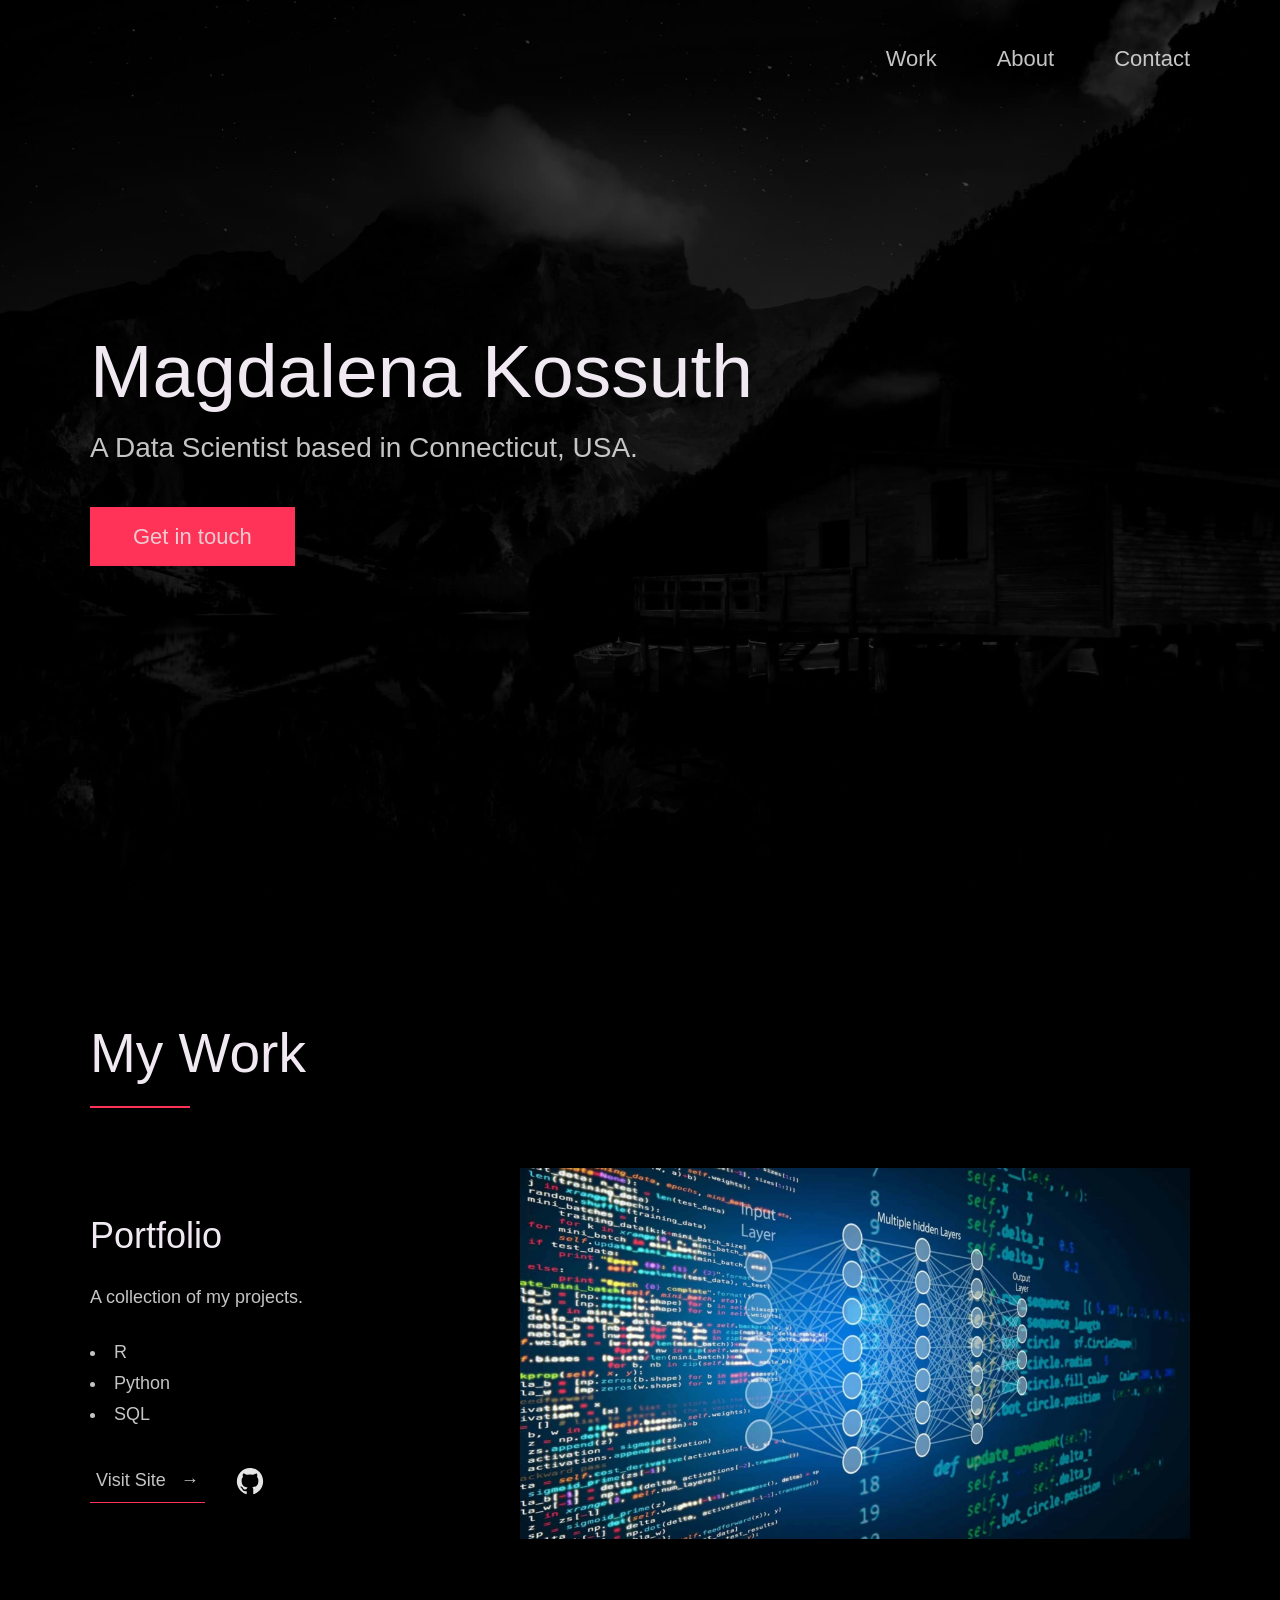
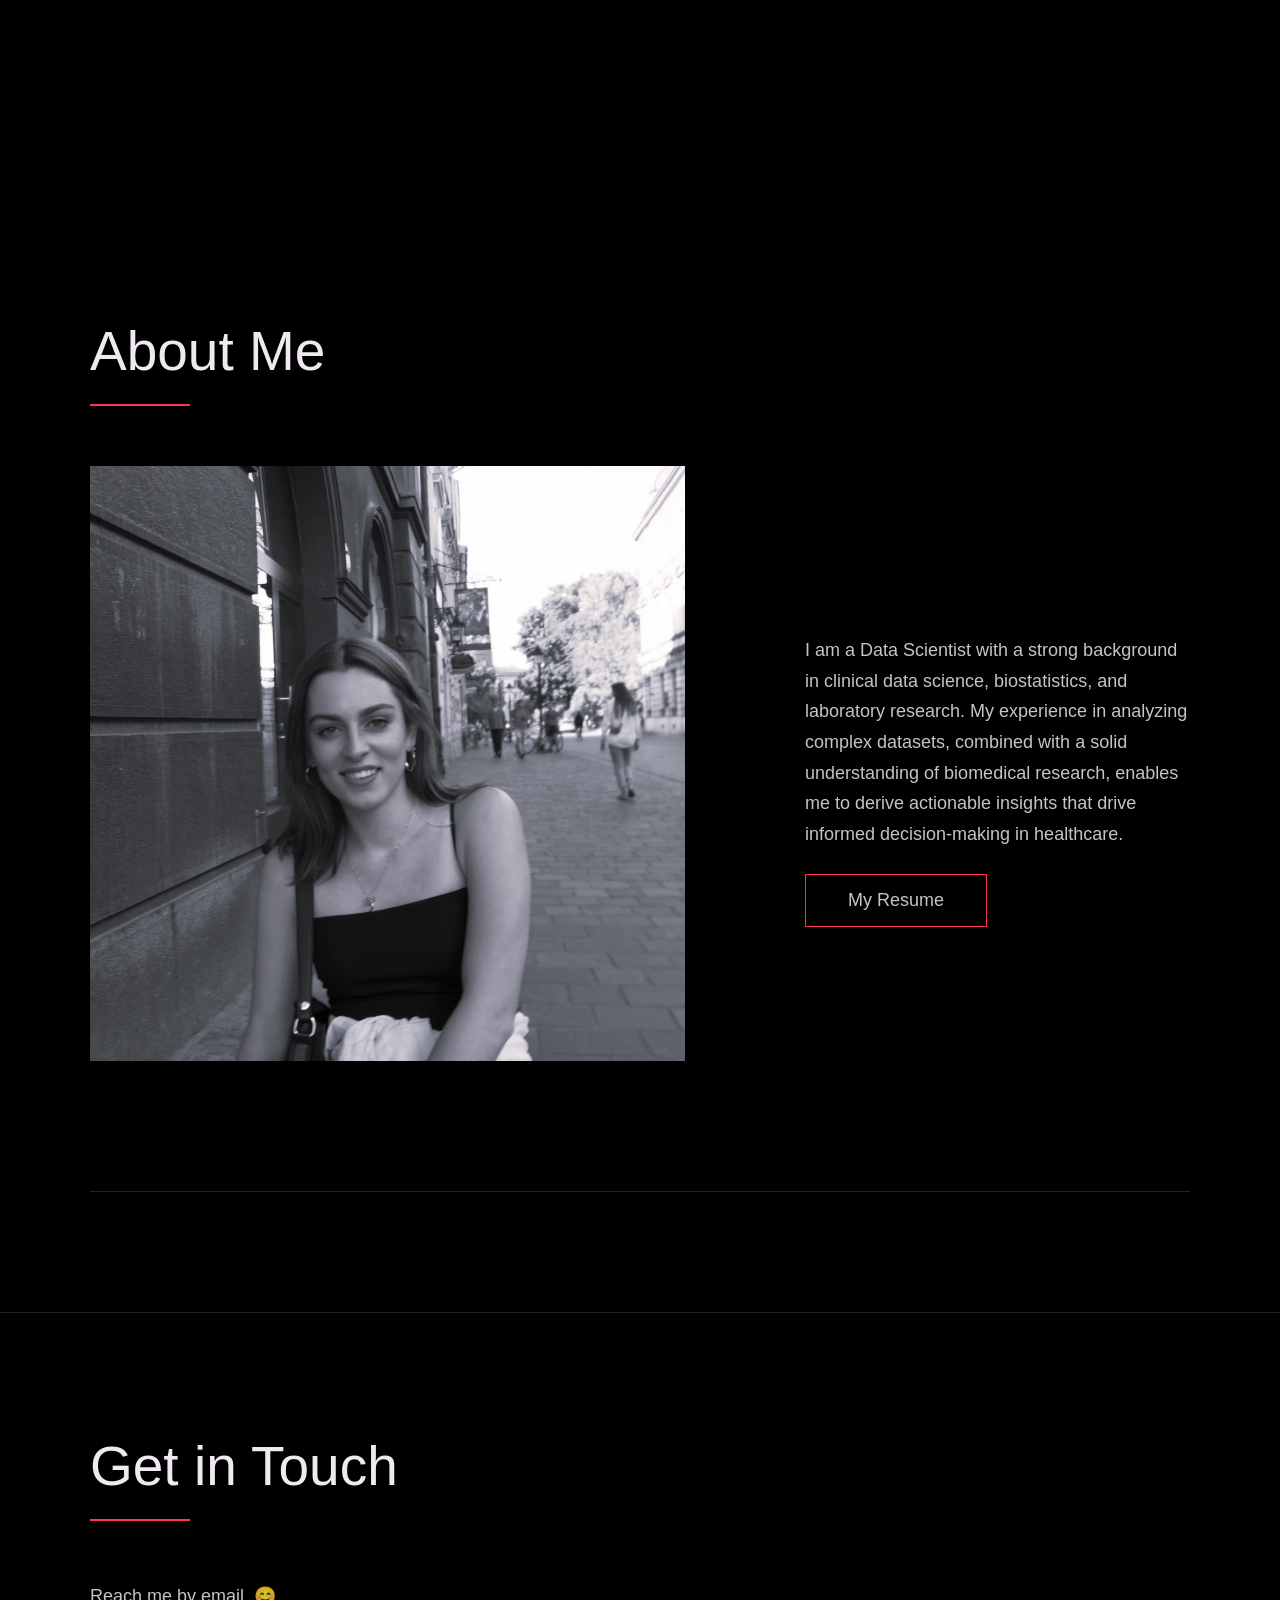
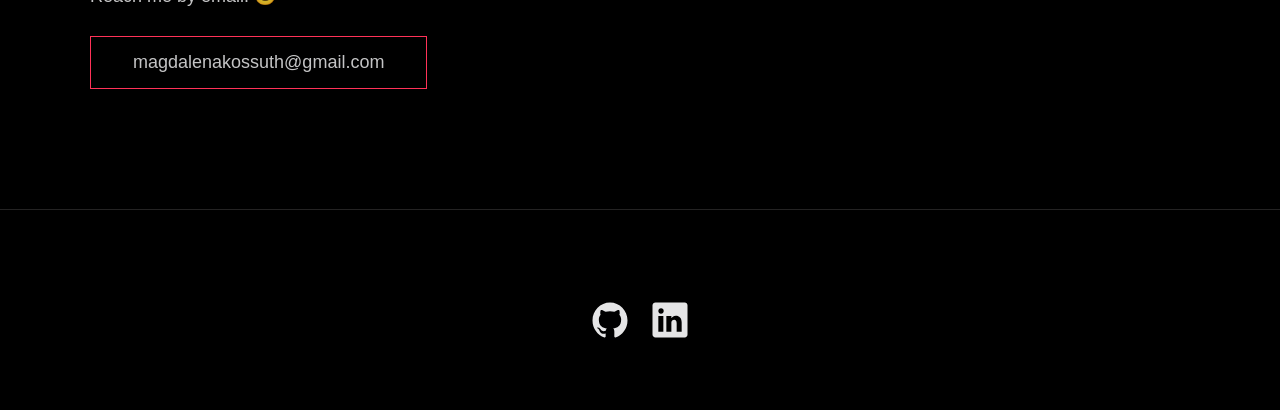
==== index.html @ e211d4d5 "initla" ====
<!DOCTYPE html>
<html lang="en">

<head>
  <meta charset="UTF-8" />
  <meta name="viewport" content="width=device-width, initial-scale=1.0" />
  <link rel="shortcut icon" type="image/png" href="./images/favicon.png" />

  <!-- Put your site title here -->
  <title>
    Magdalena Kossuth | A Data Scientist based in Connecticut, USA.
  </title>

  <meta name="description" content="Data Scientist skilled in R, python, and SQL.">
  <!-- Add some coding keywords below, Ex: (React, CSS etc) -->
  <meta name="keywords" content="Magdalena Kossuth, Data Scientist, T, Python, SQL, Machine Learning" />
  <link rel="stylesheet" href="index.css" />
</head>

<body>

  <!-- ***** Header ***** -->

  <header class="header" role="banner" id="top">
    <div class="row">
      <nav class="nav" role="navigation">
        <ul class="nav__items">
          <li class="nav__item"><a href="#work" class="nav__link">Work</a></li>
          <li class="nav__item">
            <a href="#about" class="nav__link">About</a>
          </li>
          <li class="nav__item">
            <a href="#contact" class="nav__link">Contact</a>
          </li>
        </ul>
      </nav>
    </div>
    <div class="header__text-box row">
      <div class="header__text">
        <h1 class="heading-primary">
          <!-- Replace the following name with your name -->
          <span>Magdalena Kossuth</span>
        </h1>
        <!-- Put a small paragraph about yourself -->
        <p>A Data Scientist based in Connecticut, USA.</p>
        <a href="#contact" class="btn btn--pink">Get in touch</a>
      </div>
    </div>
  </header>

  <main role="main">

    <!-- ***** Work ***** -->

    <section class="work" id="work">
      <div class="row">
        <h2>My Work</h2>
        <div class="work__boxes">

          <!-- Each div with the work__box class is a project. -->

          <div class="work__box">
            <div class="work__text">
              <h3>Portfolio</h3>
              <p>
                A collection of my projects.
              </p>
              <ul class="work__list">
                <li>R</li>
                <li>Python</li>
                <li>SQL</li>
              </ul>

              <div class="work__links">
                <a href="https://magdakoss.github.io/portfolio" target="_blank" class="link__text">
                  Visit Site <span>&rarr;</span>
                </a>
                <a href="https://github.com/magdakoss/portfolio" title="View Source Code" target="_blank">
                  <img src="./images/github.svg" class="work__code" alt="GitHub">
                </a>
              </div>
            </div>
            <div class="work__image-box">
              <img src="./images/data.png" class="work__image" alt="Project 1" />
            </div>
          </div>

    <!-- ***** About ***** -->

    <section class="about" id="about">
      <div class="row">
        <h2>About Me</h2>
        <div class="about__content">
          <div class="about__text">
            <!-- Replace the below paragraph with info about yourself -->
            <p>
              I am a Data Scientist with a strong background in clinical data science, biostatistics, and laboratory research. 
              My experience in analyzing complex datasets, combined with a solid understanding of biomedical research, 
              enables me to derive actionable insights that drive informed decision-making in healthcare.
            </p>
            <!-- Provide a link to your resume -->
            <a href="https://yourusername.github.io/portfolio/resume.pdf" class="btn">My Resume</a>
          </div>

          <div class="about__photo-container">
            <!-- Add a nice photo of yourself -->
            <img class="about__photo" src="./images/me.jpeg" alt="" />
          </div>
        </div>
      </div>
    </section>
  </main>

  <!-- ***** Contact ***** -->

  <section class="contact" id="contact">
    <div class="row">
      <h2>Get in Touch</h2>
      <div class="contact__info">
        <p>
           Reach me by email. 😊
        </p>
        <!-- Replace the email with yours -->
        <a href="mailto:magdalenakossuth@gmail.com" class="btn">magdalenakossuth@gmail.com</a>
      </div>
    </div>
  </section>

  <!-- ***** Footer ***** -->

<footer role="contentinfo" class="footer">
  <div class="row">
    <!-- Update the links to point to your accounts -->
    <ul class="footer__social-links">
      <li class="footer__social-link-item">
        <a href="https://github.com/magdakoss/" title="Link to Github Profile">
          <img src="./images/github.svg" class="footer__social-image" alt="Github">
        </a>
      </li>
      <li class="footer__social-link-item">
        <a href="https://www.linkedin.com/in/magdalenakossuth" title="Link to Linkedin Profile">
          <img src="./images/linkedin.svg" class="footer__social-image" alt="Linkedin">
        </a>
      </li>
    </ul>
  </div>
</footer>


  <a href="#top" class="back-to-top" title="Back to Top">
    <img src="./images/arrow-up.svg" alt="Back to Top" class="back-to-top__image"/>
  </a>
  <script src="./index.js"></script>
</body>

</html>
---- index.css ----
/* --------------------------------------- */
/* ----- Basic Setup ----- */
/* --------------------------------------- */

@font-face {
    font-family: 'Hk Grotesk';
    font-style: normal;
    font-weight: 400;
    src: url('./fonts/HKGrotesk-Regular.woff') format('woff');
}

@font-face {
    font-family: 'Jost';
    font-style: normal;
    font-weight: 400;
    src: url('./fonts/Jost-Regular.ttf') format('woff');
}

* {
    margin: 0;
    padding: 0;
    box-sizing: inherit;
}

:root {
    --font-size-small: 1.8rem;
    --font-size-normal: 2.2rem;
    --font-size-medium: 2.8rem;
    --font-size-medium-1: 3.6rem;
    --font-size-large: 5.5rem;
    --font-size-huge: 7.5rem;
    --font-stack: 'Hk Grotesk', sans-serif;

    --line-height-normal: 1.7;
    --line-height-small: 1.2;

    --black: #000;
    --pink: #ff3258;
    --white: #f0e9f2;
    --white-1: #e5e5e6da;


    --container-max-width: 1180px;
    --container-normal-width: 800px;
    --container-medium-width: 700px; 
    --container-small-width: 500px;

    --gutter-huge: 12rem;
    --gutter-medium: 6rem;
    --gutter-normal: 3rem;
    --gutter-small-1: 2.5rem;
    --gutter-small: 2rem;

    --border-light: 1px solid rgb(36, 35, 35);
}

html {
    font-size: 62.5%; /* (16/10)*100 = 62.5% => 1rem = 10px */
    box-sizing: border-box;
    scroll-behavior: smooth;
}

@media(max-width: 1000px) {
    html {
        font-size: 52%;
    }
}

body {
    font-size: var(--font-size-small);
    font-family: var(--font-stack);
    font-weight: 400;
    color: var(--white-1);
    line-height: var(--line-height-normal);
    background: var(--black);
    overflow-x: hidden;
}

.row {
    max-width: var(--container-max-width);
    margin: 0 auto;
}

@media(max-width: 1340px) {
    .row {
        max-width: 1100px;
    }
}

@media(max-width: 1240px) {
    .row {
        padding: 0 var(--gutter-medium);
    }
}

@media(max-width: 600px) {
    .row {
        padding: 0 var(--gutter-normal);
    }
}

@media(max-width: 600px) {
    .row {
        padding: 0 var(--gutter-small);
    }
}

section {
    padding: var(--gutter-huge) 0;
    border-bottom: var(--border-light);
}

img {
    object-fit: contain;
    max-width: 100%;
}

/* --------------------------------------- */
/* ----- Headlines and Paragraphs ----- */
/* --------------------------------------- */

h1,
h2,
h3 {
    font-family: 'Jost', sans-serif;
    font-weight: 400;
    line-height: var(--line-height-small);
    color: var(--white);
}

.heading-primary {
    line-height: 1;
    font-size: var(--font-size-huge);
    font-weight: 400;
}

@media(max-width: 900px) {
    .heading-primary {
        font-size: 6.5rem;
    }
}

h2 {
    font-size: var(--font-size-large);
    margin-bottom: var(--gutter-medium);
}

h2::after {
    content: '';
    display: block;
    height: 2px;
    width: 10rem;
    background: var(--pink);
    margin: var(--gutter-small) 0;
}

h3 {
    font-size: var(--font-size-medium-1);
    margin-bottom: var(--gutter-small);
}

@media(max-width: 500px) {
    .heading-primary {
        font-size: var(--font-size-large);
    }

    h2 {
        font-size: var(--font-size-medium-1);
    }

    h3 {
        font-size: var(--font-size-medium);
    }
}

p {
    margin: var(--gutter-small-1) 0;
}

@media(max-width: 900px) {
    p { 
        max-width: var(--container-small-width);
    }
}

/* --------------------------------------- */
/* ----- Buttons and Links ----- */
/* --------------------------------------- */

a {
    color: var(--white);
    font-weight: 400;
    font-family: 'Jost', sans-serif;
    transition: all .2s;
    outline: 2px solid transparent;
}

::-moz-focus-inner {
    border: 0;
}

button:focus,
a:focus {
    outline: 2px solid var(--pink);
}

body:not(.user-is-tabbing) button:focus,
body:not(.user-is-tabbing) a:focus {
    outline: none;
}

.link:hover {
    color: var(--pink);
}

.btn {
    position: relative;
    display: inline-block;
    padding: 1rem 4.2rem;
    text-decoration: none;
    color: inherit;
    border: 1px solid  var(--pink);
    font-weight: 400;
}

.btn:focus {
    outline: none;
}

.btn::after {
    content: '';
    display: block;
    position: absolute;
    top: 0;
    left: 0;
    right: 100%;
    background: var(--white);
    height: 100%;
    z-index: -1;
    transition: all 0.2s cubic-bezier(1, 0.68, 0.16, 0.9);
}

.btn:hover::after,
.btn:focus::after {
    right: 0;
    background: var(--pink);
}

.btn--pink {
    background: var(--pink);
    transition: all 0.2s;
}

.btn--pink::after {
    display: none;
}

.btn--pink:hover,
.btn--pink:focus {
    background: transparent;
}

.link__text {
    position: relative;
    display: inline-block;
    padding: .6rem;
    color: inherit;
    text-decoration: none;
    border-bottom: 1px solid var(--pink);
}

.link__text::after {
    content: '';
    display: block;
    position: absolute;
    top: 0;
    left: 0;
    right: 100%;
    background: var(--white);
    height: 100%;
    z-index: -1;
    transition: all 0.2s cubic-bezier(1, 0.68, 0.16, 0.9);
}

.link__text:focus {
    outline: none;
}

.link__text:hover::after,
.link__text:focus:after {
    right: 0;
    background: var(--pink);
}

.link__text span {
    padding-left: 1rem;
    font-family: sans-serif;
}

/* ----- Back to Top ----- */

.back-to-top {
    position: fixed;
    bottom: 4rem;
    right: 4rem;
    display: flex;
    justify-content: center;
    align-items: center;
    height: 5.5rem;
    width: 5.5rem;
    background-color: var(--pink);
    border-radius: 50%;
    z-index: 10;
    visibility: hidden;
    transition: all .4s;
}

.back-to-top__image {
    height: 70%;
}

@media(max-width: 900px) {
    .back-to-top {
        right: 2rem;
    }
}

@media(max-width: 500px) {
    .back-to-top {
        right: 1rem;
    }
}

/* --------------------------------------- */
/* ----- Navigation ----- */
/* --------------------------------------- */

.nav {
    display: flex;
    justify-content: flex-end;
    padding: var(--gutter-normal) 0;
}

.nav__items {
    display: flex;
    list-style: none;
}

.nav__item:not(:last-child) {
    margin-right: var(--gutter-medium);
}

@media(max-width: 500px) {
    .nav {
        justify-content: center;
    }
}

@media(max-width: 400px) {
    .nav__item:not(:last-child) {
        margin-right: var(--gutter-normal);
    }
}

@media(max-width: 300px) {
    .nav {
        font-size: var(--font-size-small);
    }
}

.nav__link {
    position: relative;
    display: inline-block;
    padding: 1rem 0;
    text-decoration: none;
    color: inherit;
    transition: all .2s;
}

.nav__link::after {
    content: '';
    position: absolute;
    bottom: 0;
    left: 0;
    right: 100%;
    display: inline-block;
    height: 1rem;
    background: var(--white);
    transition: all 0.25s cubic-bezier(1, 0.68, 0.16, 0.9);
}

.nav__link:hover {
    color: var(--pink);
}

.nav__link:hover::after {
    right: 0;
    height: 2px;
    background: var(--pink);
}

/* --------------------------------------- */
/* ----- Header ----- */
/* --------------------------------------- */

.header {
    background: linear-gradient(rgba(0,0,0, .1), rgba(0,0,0, .4)), 
        url('./images/header.jpg');
    height: 100vh;
    background-size: cover;
    background-position: center;
    background-attachment: fixed;
    font-size: var(--font-size-normal);
}

.header__text {
    position: absolute;
    top: 50%;
    transform: translateY(-50%);
}

.header__text p {
    margin: 1.5rem 0 3.5rem;
    max-width: var(--container-medium-width);
    font-family: 'Jost', sans-serif;
    font-size: var(--font-size-medium);
}

@media(max-width: 500px) {
    .header {
        text-align: center;
    }

    .header__text p {
        transform: scale(.8);
    }
}

/* --------------------------------------- */
/* ----- Work ----- */
/* --------------------------------------- */

.work__box {
    display: flex;
    align-items: center;
}

@media(max-width: 900px) {
    .work__box {
        align-items: initial;
        flex-direction: column-reverse;
    }
}

.work__box:not(:last-child) {
    margin-bottom: 25rem;
}

@media(max-width: 500px) {
    .work__box:not(:last-child) {
        margin-bottom: 20rem;
    }
}

.work__links {
    display: flex;
    align-items: center;
}

.work__text {
    flex: 0 0 30%;
}

.work__list {
    /* list-style-type: square; */
    list-style-position: inside;
    margin-bottom: var(--gutter-normal);
}

.work__code {
    display: block;
    height: 3rem;
    margin-left: var(--gutter-normal);
    transition: all .3s;
}

.work__code:hover {
    transform: scale(1.2);
}

.work__image-box {
    margin-bottom: var(--gutter-normal);
}

@media(min-width: 901px) {
    .work__image-box {
        flex: 1;
        margin: 0 0 0 10rem;
    }
}

@media(max-width: 900px) {
    .work__code {
        height: 4rem;
    }
}

/* --------------------------------------- */
/* ----- Clients ----- */
/* --------------------------------------- */

.client__logos {
    display: flex;
    justify-content: space-between;
    filter: invert(100%) grayscale(100%) opacity(.8);
}

.client__logo {
    height: 6.5rem;
    max-width: 18rem;
}

@media(max-width: 1240px) {
    .client__logos {
        overflow-x: scroll;
        padding: var(--gutter-normal);
    }

    .client__logo:not(:last-of-type) {
        margin-right: var(--gutter-medium);
    }
}

/* --------------------------------------- */
/* ----- About ----- */
/* --------------------------------------- */

.about__content {
    display: flex;
    flex-direction: row-reverse;
    align-items: center;
}

@media(max-width: 900px) {
    .about__content {
        flex-direction: column-reverse;
        align-items: initial;
    }
}

.about__photo-container {
    margin-bottom: var(--gutter-normal);
}

@media(min-width: 901px) {
    .about__text {
        flex: 0 0 35%;
    }
    
    .about__photo-container {
        flex: 1;
        margin: 0 var(--gutter-huge) 0 0;
    }
}

/* --------------------------------------- */
/* ----- Contact ----- */
/* --------------------------------------- */

.contact__info {
    max-width: var(--container-medium-width);
}

/* --------------------------------------- */
/* ----- Footer ----- */
/* --------------------------------------- */

.footer {
    text-align: center;
    padding: var(--gutter-medium) 0 var(--gutter-normal);
}

.footer__social-links {
    display: flex;
    justify-content: center;
    padding: var(--gutter-normal) 0;
    list-style: none;
}

.footer__social-link-item:not(:last-of-type) {
    margin-right: var(--gutter-small);
}

.footer__social-image {
    height: 4rem;
}

.footer__github-buttons {
    display: flex;
    justify-content: center;
}

.footer__github-buttons iframe {
    height: 2.5rem;
    width: 84px;
    transform: translateY(3px);
}

@media(max-width: 500px) {
    .footer {
        padding: var(--gutter-medium) 0;
    } 
}
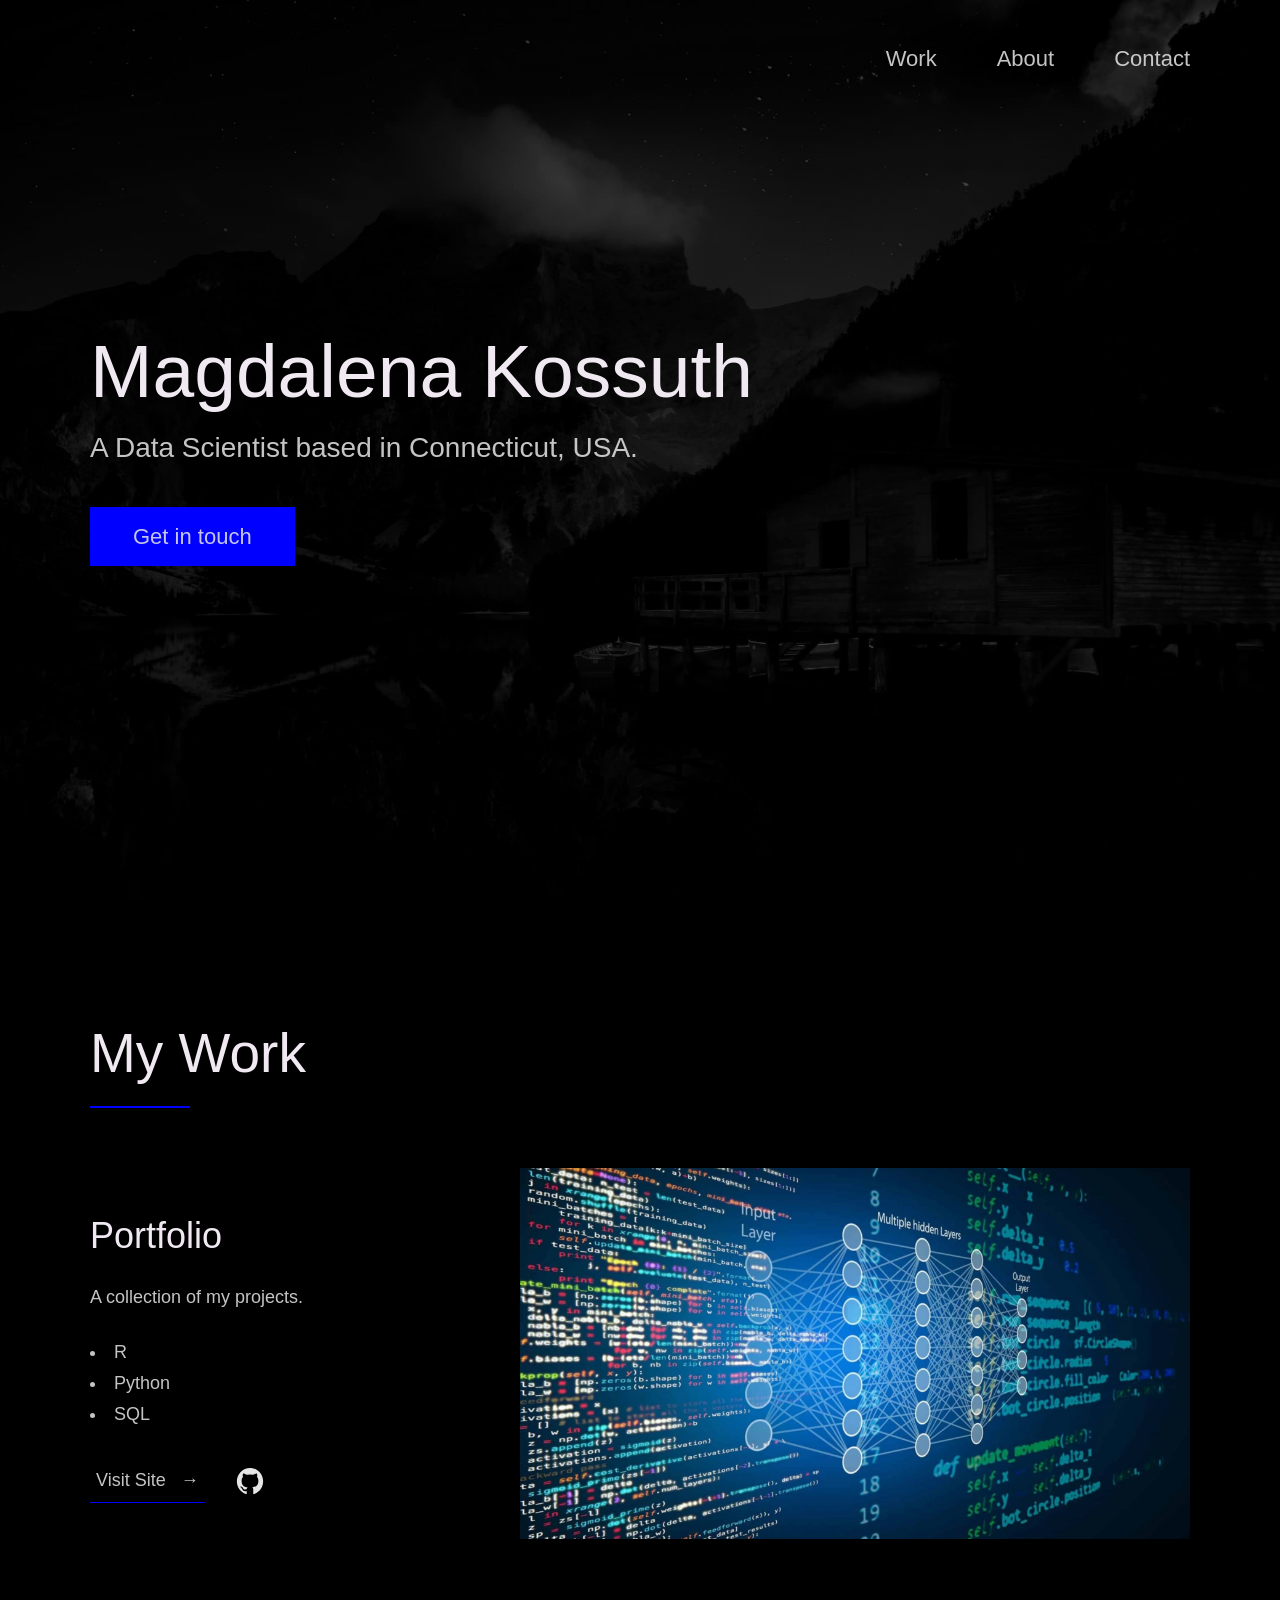
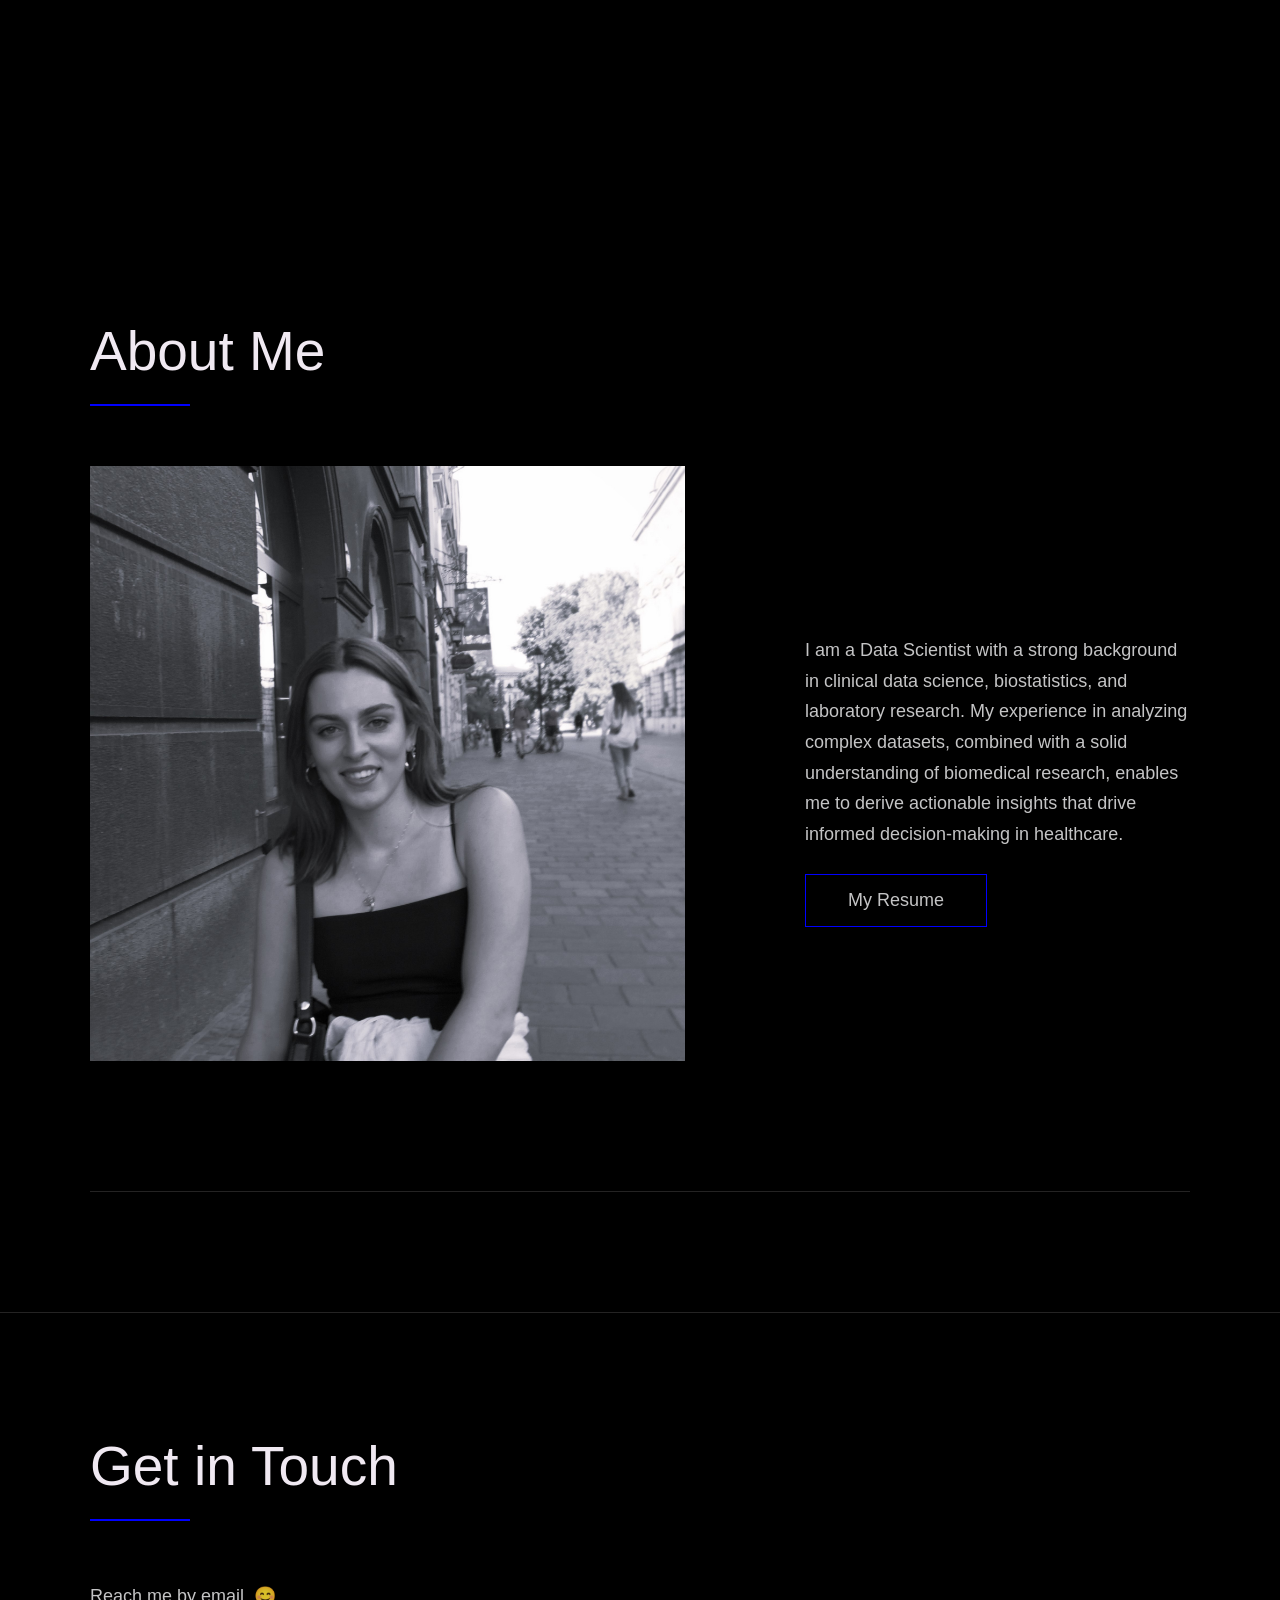
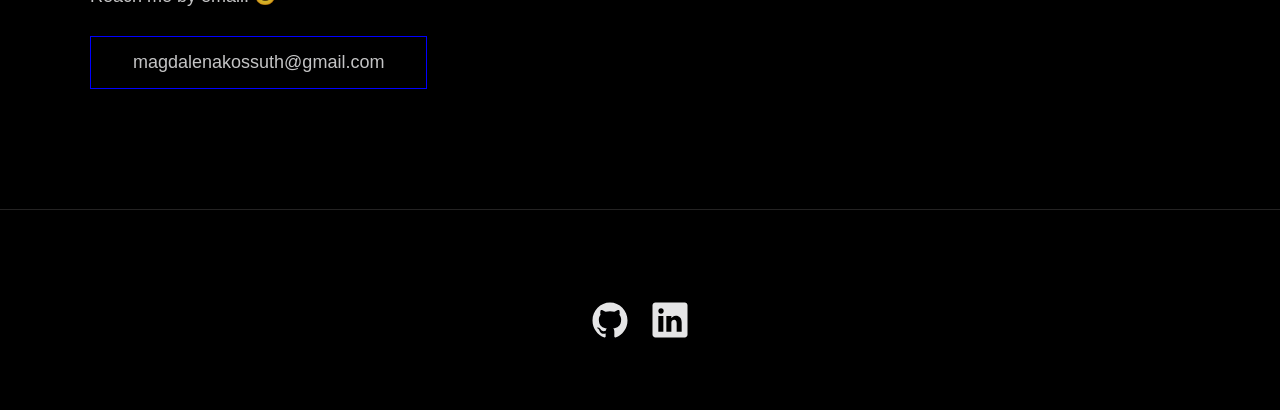
==== commit f3b4782c: "link" ====
--- a/index.html
+++ b/index.html
@@ -74,7 +74,7 @@
               </ul>
 
               <div class="work__links">
-                <a href="https://magdakoss.github.io/portfolio" target="_blank" class="link__text">
+                <a href="https://github.com/magdakoss/portfolio" target="_blank" class="link__text">
                   Visit Site <span>&rarr;</span>
                 </a>
                 <a href="https://github.com/magdakoss/portfolio" title="View Source Code" target="_blank">
@@ -101,7 +101,7 @@
               enables me to derive actionable insights that drive informed decision-making in healthcare.
             </p>
             <!-- Provide a link to your resume -->
-            <a href="https://yourusername.github.io/portfolio/resume.pdf" class="btn">My Resume</a>
+            <a href="https://magdakoss.github.io/portfolio/resume.pdf" class="btn">My Resume</a>
           </div>
 
           <div class="about__photo-container">
--- a/index.css
+++ b/index.css
@@ -38,6 +38,7 @@
     --pink: #ff3258;
     --white: #f0e9f2;
     --white-1: #e5e5e6da;
+    --blue: #0000FF;
 
 
     --container-max-width: 1180px;
@@ -150,7 +151,7 @@
     display: block;
     height: 2px;
     width: 10rem;
-    background: var(--pink);
+    background: var(--blue);
     margin: var(--gutter-small) 0;
 }
 
@@ -201,7 +202,7 @@
 
 button:focus,
 a:focus {
-    outline: 2px solid var(--pink);
+    outline: 2px solid var(--blue);
 }
 
 body:not(.user-is-tabbing) button:focus,
@@ -210,7 +211,7 @@
 }
 
 .link:hover {
-    color: var(--pink);
+    color: var(--blue);
 }
 
 .btn {
@@ -219,7 +220,7 @@
     padding: 1rem 4.2rem;
     text-decoration: none;
     color: inherit;
-    border: 1px solid  var(--pink);
+    border: 1px solid  var(--blue);
     font-weight: 400;
 }
 
@@ -243,11 +244,11 @@
 .btn:hover::after,
 .btn:focus::after {
     right: 0;
-    background: var(--pink);
+    background: var(--blue);
 }
 
 .btn--pink {
-    background: var(--pink);
+    background: var(--blue);
     transition: all 0.2s;
 }
 
@@ -266,7 +267,7 @@
     padding: .6rem;
     color: inherit;
     text-decoration: none;
-    border-bottom: 1px solid var(--pink);
+    border-bottom: 1px solid var(--blue);
 }
 
 .link__text::after {
@@ -289,7 +290,7 @@
 .link__text:hover::after,
 .link__text:focus:after {
     right: 0;
-    background: var(--pink);
+    background: var(--blue);
 }
 
 .link__text span {
@@ -308,7 +309,7 @@
     align-items: center;
     height: 5.5rem;
     width: 5.5rem;
-    background-color: var(--pink);
+    background-color: var(--blue);
     border-radius: 50%;
     z-index: 10;
     visibility: hidden;
@@ -390,13 +391,13 @@
 }
 
 .nav__link:hover {
-    color: var(--pink);
+    color: var(--blue);
 }
 
 .nav__link:hover::after {
     right: 0;
     height: 2px;
-    background: var(--pink);
+    background: var(--blue);
 }
 
 /* --------------------------------------- */
